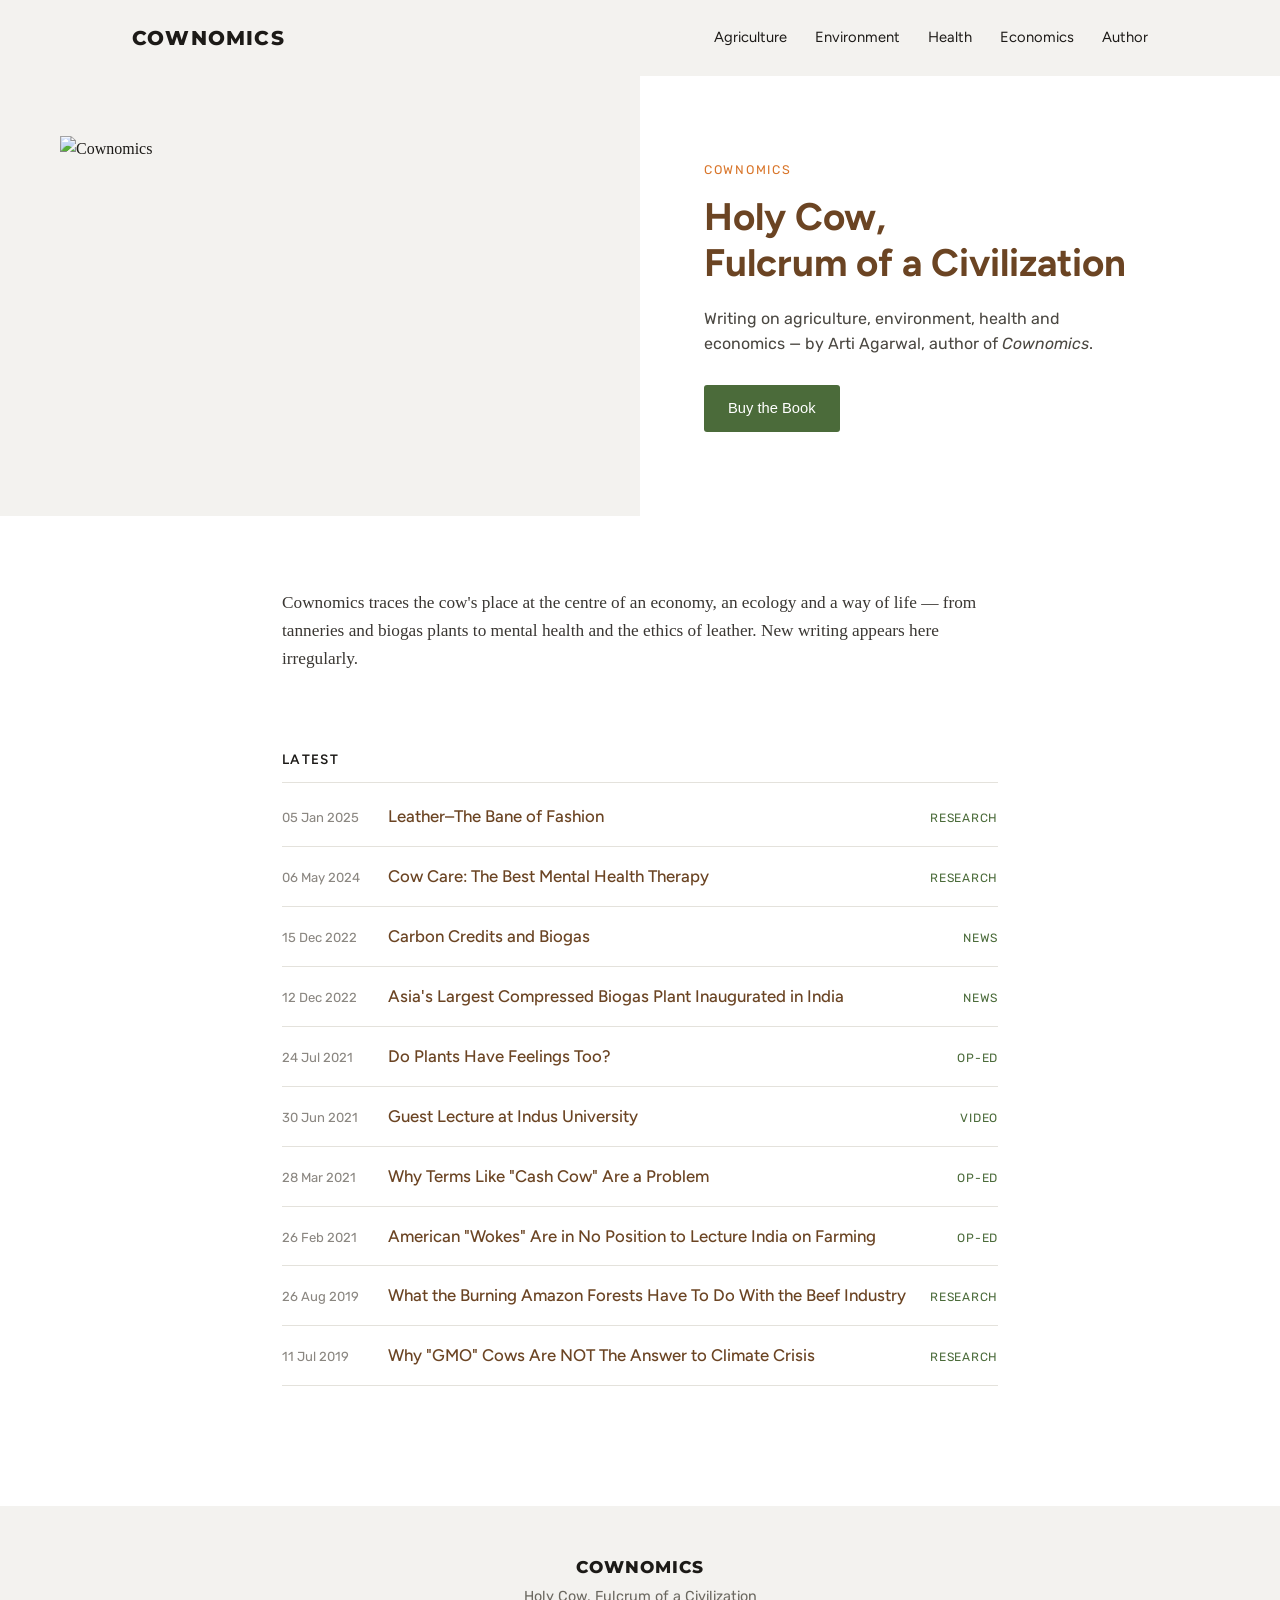
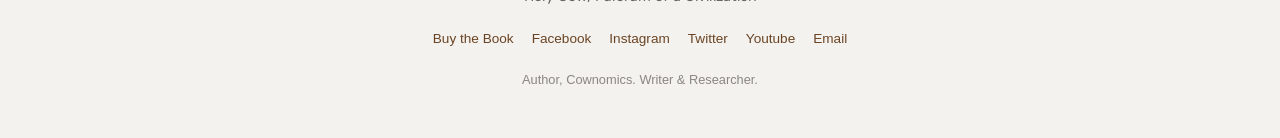
==== index.html @ 36fb5f95 "Add files via upload" ====
<!DOCTYPE html>
<html lang="en">
<head>
<meta charset="UTF-8">
<meta name="viewport" content="width=device-width, initial-scale=1.0">
<title>Cownomics — Holy Cow, Fulcrum of a Civilization</title>
<meta name="description" content="Holy Cow, Fulcrum of a Civilization. Writing on agriculture, environment, health and economics by Arti Agarwal.">
<link rel="canonical" href="https://cownomics.com/">

<meta property="og:type" content="website">
<meta property="og:site_name" content="Cownomics">
<meta property="og:title" content="Cownomics — Holy Cow, Fulcrum of a Civilization">
<meta property="og:description" content="Holy Cow, Fulcrum of a Civilization. Writing on agriculture, environment, health and economics by Arti Agarwal.">
<meta property="og:url" content="https://cownomics.com/">
<meta property="og:image" content="https://cownomics.com/images/social-share.jpg">

<meta name="twitter:card" content="summary_large_image">
<meta name="twitter:title" content="Cownomics — Holy Cow, Fulcrum of a Civilization">
<meta name="twitter:description" content="Holy Cow, Fulcrum of a Civilization. Writing on agriculture, environment, health and economics by Arti Agarwal.">
<meta name="twitter:image" content="https://cownomics.com/images/social-share.jpg">

<link rel="preconnect" href="https://fonts.googleapis.com">
<link rel="preconnect" href="https://fonts.gstatic.com" crossorigin>
<link href="https://fonts.googleapis.com/css2?family=Figtree:wght@400;500;600;700&family=Montserrat:wght@700;800&family=Rubik:wght@400;500&display=swap" rel="stylesheet">
<link rel="stylesheet" href="styles.css">
</head>
<body>

<header class="site-header">
  <div class="header-inner">
    <a href="/" class="logo">Cownomics</a>
    <nav class="main-nav">
      <a href="/tag/agriculture.html">Agriculture</a>
      <a href="/tag/environment.html">Environment</a>
      <a href="/tag/health.html">Health</a>
      <a href="/tag/economics.html">Economics</a>
      <a href="https://gravatar.com/parantapah">Author</a>
    </nav>
  </div>
</header>

<section class="hero">
  <div class="hero-image">
    <img src="https://cownomics.com/wp-content/uploads/2021/03/cropped-vector-logo2.png" alt="Cownomics" style="object-fit:contain; padding:60px; background:var(--ash);">
  </div>
  <div class="hero-text">
    <p class="eyebrow">Cownomics</p>
    <h1>Holy Cow,<br>Fulcrum of a Civilization</h1>
    <p class="hero-sub">Writing on agriculture, environment, health and economics — by Arti Agarwal, author of <em>Cownomics</em>.</p>
    <a class="btn" href="/buy.html">Buy the Book</a>
  </div>
</section>

<main class="landing">
  <section class="intro">
    <p>Cownomics traces the cow's place at the centre of an economy, an ecology and a way of life — from tanneries and biogas plants to mental health and the ethics of leather. New writing appears here irregularly.</p>
  </section>

  <section class="articles">
    <h2>Latest</h2>
    <ul class="article-list">

      <li class="article-row">
        <span class="article-date">05 Jan 2025</span>
        <a class="article-title" href="/leather-the-bane-of-fashion.html">Leather–The Bane of Fashion</a>
        <span class="article-tag">Research</span>
      </li>

      <li class="article-row">
        <span class="article-date">06 May 2024</span>
        <a class="article-title" href="/cow-care-the-best-mental-health-therapy.html">Cow Care: The Best Mental Health Therapy</a>
        <span class="article-tag">Research</span>
      </li>

      <li class="article-row">
        <span class="article-date">15 Dec 2022</span>
        <a class="article-title" href="/carbon-credits-and-biogas.html">Carbon Credits and Biogas</a>
        <span class="article-tag">News</span>
      </li>

      <li class="article-row">
        <span class="article-date">12 Dec 2022</span>
        <a class="article-title" href="/asias-largest-compressed-biogas-plant-inaugurated-in-india.html">Asia's Largest Compressed Biogas Plant Inaugurated in India</a>
        <span class="article-tag">News</span>
      </li>

      <li class="article-row">
        <span class="article-date">24 Jul 2021</span>
        <a class="article-title" href="/do-plants-have-feelings-too.html">Do Plants Have Feelings Too?</a>
        <span class="article-tag">Op-Ed</span>
      </li>

      <li class="article-row">
        <span class="article-date">30 Jun 2021</span>
        <a class="article-title" href="/guest-lecture-at-indus-university.html">Guest Lecture at Indus University</a>
        <span class="article-tag">Video</span>
      </li>

      <li class="article-row">
        <span class="article-date">28 Mar 2021</span>
        <a class="article-title" href="/why-terms-like-cash-cow-are-a-problem.html">Why Terms Like "Cash Cow" Are a Problem</a>
        <span class="article-tag">Op-Ed</span>
      </li>

      <li class="article-row">
        <span class="article-date">26 Feb 2021</span>
        <a class="article-title" href="/american-wokes-are-in-no-position-to-lecture-india-on-farming.html">American "Wokes" Are in No Position to Lecture India on Farming</a>
        <span class="article-tag">Op-Ed</span>
      </li>

      <li class="article-row">
        <span class="article-date">26 Aug 2019</span>
        <a class="article-title" href="/what-the-burning-amazon-forests-have-to-do-with-the-beef-industry.html">What the Burning Amazon Forests Have To Do With the Beef Industry</a>
        <span class="article-tag">Research</span>
      </li>

      <li class="article-row">
        <span class="article-date">11 Jul 2019</span>
        <a class="article-title" href="/why-gmo-cows-are-not-the-answer-to-climate-crisis.html">Why "GMO" Cows Are NOT The Answer to Climate Crisis</a>
        <span class="article-tag">Research</span>
      </li>

    </ul>
  </section>
</main>

<footer class="site-footer">
  <div class="footer-inner">
    <p class="footer-brand">Cownomics</p>
    <p class="footer-tagline">Holy Cow, Fulcrum of a Civilization</p>
    <div class="footer-links">
      <a href="/buy.html">Buy the Book</a>
      <a href="https://www.facebook.com/cownomics">Facebook</a>
      <a href="https://instagram.com/cownomics">Instagram</a>
      <a href="https://twitter.com/parantapah">Twitter</a>
      <a href="https://youtube.com/c/ArtiAgarwalCownomics">Youtube</a>
      <a href="mailto:arti@artiagarwal.me">Email</a>
    </div>
    <p class="footer-note">Author, Cownomics. Writer &amp; Researcher.</p>
  </div>
</footer>

</body>
</html>
---- styles.css ----
:root {
  --white: #FFFFFF;
  --ash: #F3F2EF;
  --ash-line: #E4E2DC;
  --black: #1C1A17;
  --brown: #6B4423;
  --orange: #D9762B;
  --green: #4B6B3A;
}

* { box-sizing: border-box; }

body {
  margin: 0;
  background: var(--white);
  color: var(--black);
  font-family: "Georgia", "Iowan Old Style", serif;
  line-height: 1.6;
}

a { color: var(--brown); text-decoration: none; }
a:hover { color: var(--orange); }

/* Header */
.site-header {
  background: var(--ash);
}
.header-inner {
  max-width: 1080px;
  margin: 0 auto;
  padding: 22px 32px;
  display: flex;
  justify-content: space-between;
  align-items: center;
  flex-wrap: wrap;
  gap: 12px;
}
.logo {
  font-family: "Montserrat", Arial, sans-serif;
  font-weight: 800;
  font-size: 1.25rem;
  letter-spacing: 0.06em;
  text-transform: uppercase;
  color: var(--black);
}
.main-nav {
  display: flex;
  gap: 28px;
  font-family: "Figtree", "Helvetica Neue", Arial, sans-serif;
  font-size: 0.92rem;
}
.main-nav a { color: var(--black); }
.main-nav a:hover { color: var(--orange); }

/* Hero */
.hero {
  display: flex;
  min-height: 440px;
}
.hero-image, .hero-text {
  flex: 1 1 50%;
}
.hero-image {
  background: var(--ash);
  overflow: hidden;
}
.hero-image img {
  width: 100%;
  height: 100%;
  object-fit: cover;
  display: block;
}
.hero-text {
  display: flex;
  flex-direction: column;
  justify-content: center;
  padding: 56px 64px;
}
.eyebrow {
  font-family: "Rubik", "Helvetica Neue", Arial, sans-serif;
  text-transform: uppercase;
  letter-spacing: 0.14em;
  font-size: 0.78rem;
  color: var(--orange);
  margin: 0 0 14px;
}
.hero-text h1 {
  font-family: "Figtree", "Helvetica Neue", Arial, sans-serif;
  font-weight: 700;
  font-size: 2.4rem;
  line-height: 1.2;
  margin: 0 0 20px;
  color: var(--brown);
}
.hero-sub {
  font-family: "Rubik", "Helvetica Neue", Arial, sans-serif;
  color: #4a4741;
  font-size: 1rem;
  max-width: 40ch;
  margin: 0 0 28px;
}
.btn {
  display: inline-block;
  font-family: "Helvetica Neue", Arial, sans-serif;
  background: var(--green);
  color: var(--white);
  padding: 12px 24px;
  border-radius: 3px;
  font-size: 0.92rem;
  width: fit-content;
}
.btn:hover { background: #3c5730; color: var(--white); }

/* Landing sections */
.landing {
  max-width: 780px;
  margin: 0 auto;
  padding: 0 32px;
}
.intro {
  padding: 56px 0 8px;
  font-size: 1.08rem;
  color: #3a3733;
}
.articles { padding: 40px 0 80px; }
.articles h2 {
  font-family: "Figtree", "Helvetica Neue", Arial, sans-serif;
  font-weight: 600;
  text-transform: uppercase;
  letter-spacing: 0.1em;
  font-size: 0.85rem;
  color: var(--black);
  border-bottom: 1px solid var(--ash-line);
  padding-bottom: 12px;
  margin-bottom: 4px;
}
.article-list {
  list-style: none;
  margin: 0;
  padding: 0;
}
.article-row {
  display: flex;
  align-items: baseline;
  gap: 18px;
  padding: 16px 0;
  border-bottom: 1px solid var(--ash-line);
}
.article-date {
  font-family: "Rubik", "Helvetica Neue", Arial, sans-serif;
  font-size: 0.82rem;
  color: #8a8680;
  width: 88px;
  flex-shrink: 0;
}
.article-title {
  flex: 1;
  font-family: "Figtree", "Helvetica Neue", Arial, sans-serif;
  font-weight: 500;
  font-size: 1.05rem;
  color: var(--brown);
}
.article-title:hover { color: var(--orange); }
.article-tag {
  font-family: "Rubik", "Helvetica Neue", Arial, sans-serif;
  font-size: 0.75rem;
  text-transform: uppercase;
  letter-spacing: 0.06em;
  color: var(--green);
  flex-shrink: 0;
}

/* Footer */
.site-footer {
  background: var(--ash);
  margin-top: 40px;
}
.footer-inner {
  max-width: 780px;
  margin: 0 auto;
  padding: 48px 32px;
  text-align: center;
  font-family: "Helvetica Neue", Arial, sans-serif;
}
.footer-brand {
  font-family: "Montserrat", Arial, sans-serif;
  text-transform: uppercase;
  letter-spacing: 0.06em;
  font-weight: 800;
  font-size: 1.05rem;
  margin: 0 0 4px;
  color: var(--black);
}
.footer-tagline {
  font-family: "Rubik", "Helvetica Neue", Arial, sans-serif;
  color: #6b6860;
  font-size: 0.9rem;
  margin: 0 0 20px;
}
.footer-links {
  display: flex;
  justify-content: center;
  flex-wrap: wrap;
  gap: 18px;
  font-size: 0.85rem;
  margin-bottom: 20px;
}
.footer-note {
  font-size: 0.8rem;
  color: #8a8680;
  margin: 0;
}

/* Responsive */
@media (max-width: 720px) {
  .hero { flex-direction: column; }
  .hero-image { min-height: 240px; }
  .hero-text { padding: 40px 28px; }
  .hero-text h1 { font-size: 1.9rem; }
  .article-row { flex-wrap: wrap; }
  .article-date { order: 3; width: auto; }
  .article-tag { order: 2; }
  .article-title { order: 1; flex-basis: 100%; }
  .article-headline { font-size: 1.7rem; }
}

/* Article page */
.article-container {
  max-width: 680px;
  margin: 0 auto;
  padding: 56px 32px 80px;
}
.article-meta {
  font-family: "Rubik", "Helvetica Neue", Arial, sans-serif;
  font-size: 0.82rem;
  display: flex;
  gap: 16px;
  align-items: baseline;
  margin: 0 0 18px;
}
.article-meta-date { color: #8a8680; }
.article-meta-tag {
  text-transform: uppercase;
  letter-spacing: 0.06em;
  color: var(--green);
}
.article-headline {
  font-family: "Figtree", "Helvetica Neue", Arial, sans-serif;
  font-weight: 700;
  font-size: 2.1rem;
  line-height: 1.25;
  color: var(--brown);
  margin: 0 0 32px;
}
.article-cover {
  width: 100%;
  height: auto;
  border-radius: 3px;
  margin-bottom: 36px;
  display: block;
  background: var(--ash);
}
.article-body {
  font-size: 1.08rem;
  color: var(--black);
}
.article-body p {
  margin: 0 0 22px;
}
.article-body a {
  text-decoration: underline;
  text-decoration-color: var(--ash-line);
}
.article-body a:hover { color: var(--orange); }
.article-byline {
  font-family: "Rubik", "Helvetica Neue", Arial, sans-serif;
  font-size: 0.88rem;
  color: #6b6860;
  margin: 32px 0 8px;
}
.article-byline a { color: var(--brown); }
.back-link {
  display: inline-block;
  font-family: "Figtree", "Helvetica Neue", Arial, sans-serif;
  font-size: 0.9rem;
  margin-top: 20px;
  color: var(--black);
}
.back-link:hover { color: var(--orange); }
.article .btn {
  margin: 12px 0 8px;
}
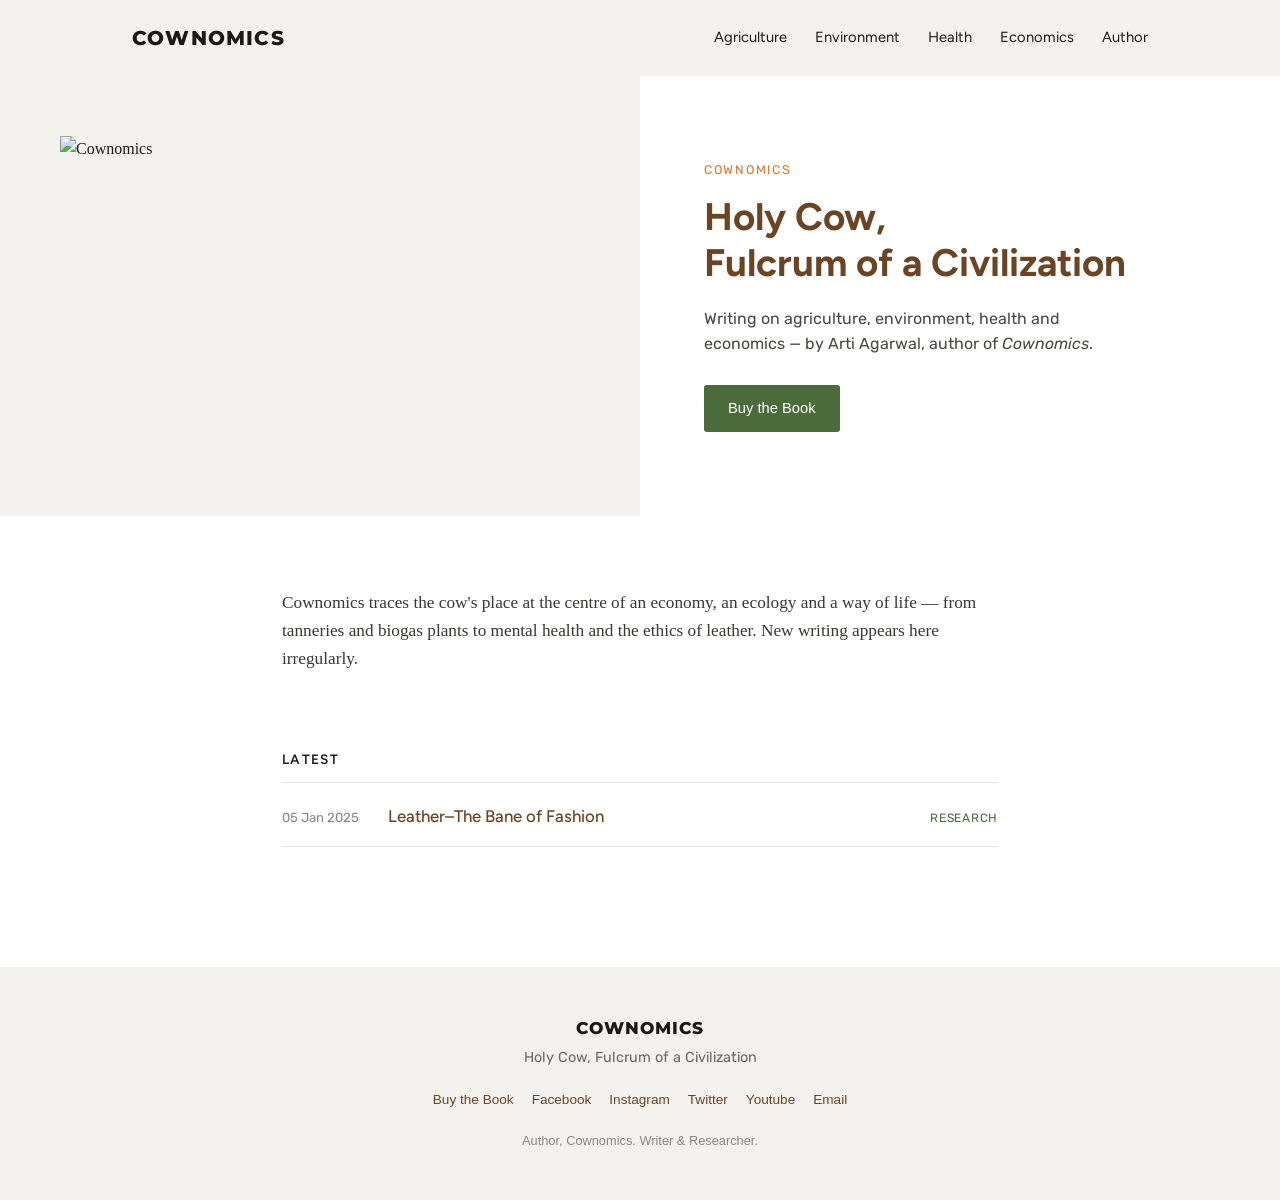
==== commit bac0bbcd: "Add files via upload" ====
--- a/index.html
+++ b/index.html
@@ -59,67 +59,13 @@
   <section class="articles">
     <h2>Latest</h2>
     <ul class="article-list">
-
+<!-- ARTICLES:START -->
       <li class="article-row">
         <span class="article-date">05 Jan 2025</span>
         <a class="article-title" href="/leather-the-bane-of-fashion.html">Leather–The Bane of Fashion</a>
         <span class="article-tag">Research</span>
       </li>
-
-      <li class="article-row">
-        <span class="article-date">06 May 2024</span>
-        <a class="article-title" href="/cow-care-the-best-mental-health-therapy.html">Cow Care: The Best Mental Health Therapy</a>
-        <span class="article-tag">Research</span>
-      </li>
-
-      <li class="article-row">
-        <span class="article-date">15 Dec 2022</span>
-        <a class="article-title" href="/carbon-credits-and-biogas.html">Carbon Credits and Biogas</a>
-        <span class="article-tag">News</span>
-      </li>
-
-      <li class="article-row">
-        <span class="article-date">12 Dec 2022</span>
-        <a class="article-title" href="/asias-largest-compressed-biogas-plant-inaugurated-in-india.html">Asia's Largest Compressed Biogas Plant Inaugurated in India</a>
-        <span class="article-tag">News</span>
-      </li>
-
-      <li class="article-row">
-        <span class="article-date">24 Jul 2021</span>
-        <a class="article-title" href="/do-plants-have-feelings-too.html">Do Plants Have Feelings Too?</a>
-        <span class="article-tag">Op-Ed</span>
-      </li>
-
-      <li class="article-row">
-        <span class="article-date">30 Jun 2021</span>
-        <a class="article-title" href="/guest-lecture-at-indus-university.html">Guest Lecture at Indus University</a>
-        <span class="article-tag">Video</span>
-      </li>
-
-      <li class="article-row">
-        <span class="article-date">28 Mar 2021</span>
-        <a class="article-title" href="/why-terms-like-cash-cow-are-a-problem.html">Why Terms Like "Cash Cow" Are a Problem</a>
-        <span class="article-tag">Op-Ed</span>
-      </li>
-
-      <li class="article-row">
-        <span class="article-date">26 Feb 2021</span>
-        <a class="article-title" href="/american-wokes-are-in-no-position-to-lecture-india-on-farming.html">American "Wokes" Are in No Position to Lecture India on Farming</a>
-        <span class="article-tag">Op-Ed</span>
-      </li>
-
-      <li class="article-row">
-        <span class="article-date">26 Aug 2019</span>
-        <a class="article-title" href="/what-the-burning-amazon-forests-have-to-do-with-the-beef-industry.html">What the Burning Amazon Forests Have To Do With the Beef Industry</a>
-        <span class="article-tag">Research</span>
-      </li>
-
-      <li class="article-row">
-        <span class="article-date">11 Jul 2019</span>
-        <a class="article-title" href="/why-gmo-cows-are-not-the-answer-to-climate-crisis.html">Why "GMO" Cows Are NOT The Answer to Climate Crisis</a>
-        <span class="article-tag">Research</span>
-      </li>
-
+<!-- ARTICLES:END -->
     </ul>
   </section>
 </main>
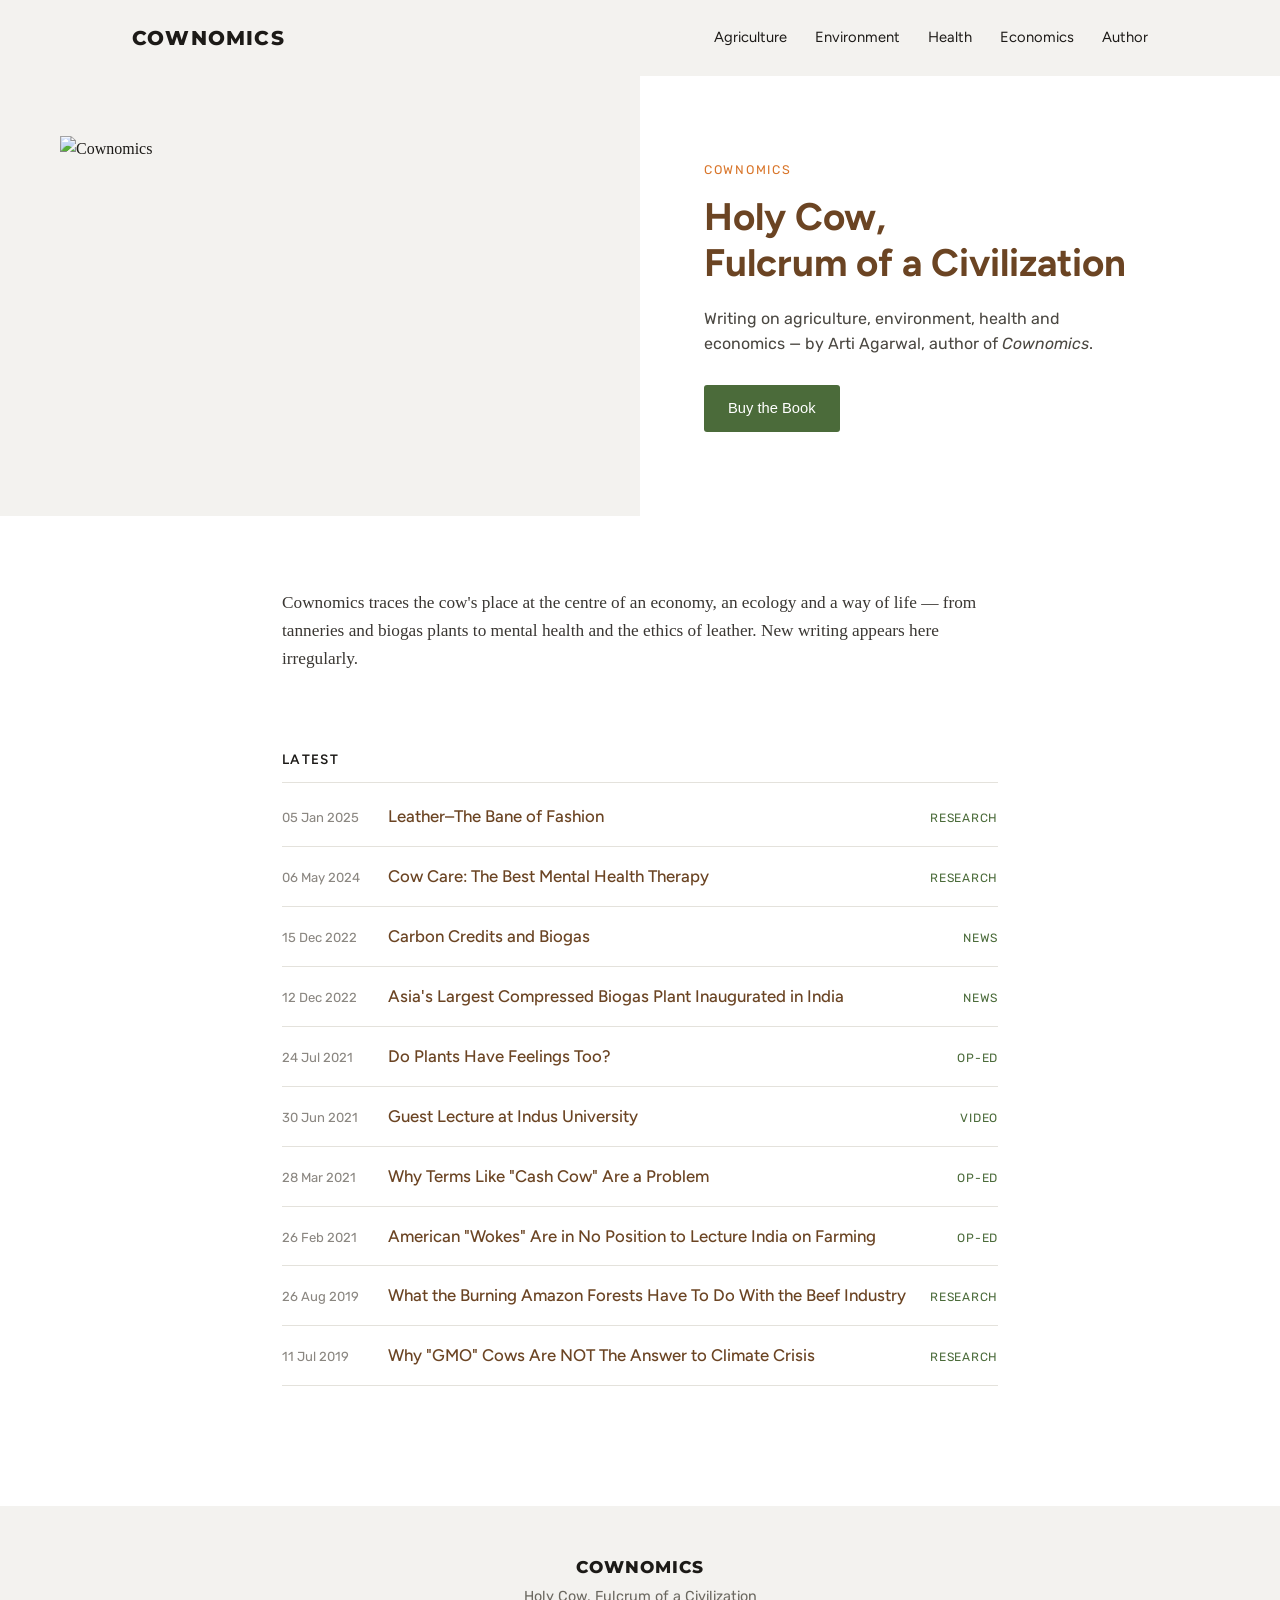
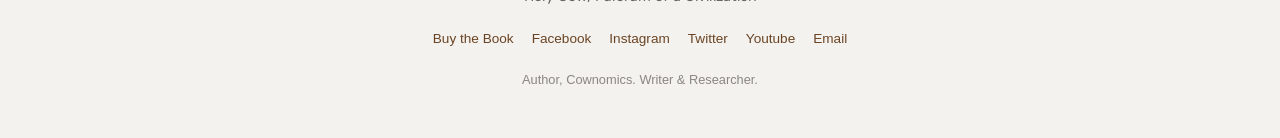
==== commit d565f3fc: "Auto-build: update articles and homepage" ====
--- a/index.html
+++ b/index.html
@@ -65,6 +65,60 @@
         <a class="article-title" href="/leather-the-bane-of-fashion.html">Leather–The Bane of Fashion</a>
         <span class="article-tag">Research</span>
       </li>
+
+      <li class="article-row">
+        <span class="article-date">06 May 2024</span>
+        <a class="article-title" href="/cow-care-the-best-mental-health-therapy.html">Cow Care: The Best Mental Health Therapy</a>
+        <span class="article-tag">Research</span>
+      </li>
+
+      <li class="article-row">
+        <span class="article-date">15 Dec 2022</span>
+        <a class="article-title" href="/carbon-credits-and-biogas.html">Carbon Credits and Biogas</a>
+        <span class="article-tag">News</span>
+      </li>
+
+      <li class="article-row">
+        <span class="article-date">12 Dec 2022</span>
+        <a class="article-title" href="/asias-largest-compressed-biogas-plant-inaugurated-in-india.html">Asia's Largest Compressed Biogas Plant Inaugurated in India</a>
+        <span class="article-tag">News</span>
+      </li>
+
+      <li class="article-row">
+        <span class="article-date">24 Jul 2021</span>
+        <a class="article-title" href="/do-plants-have-feelings-too.html">Do Plants Have Feelings Too?</a>
+        <span class="article-tag">Op-Ed</span>
+      </li>
+
+      <li class="article-row">
+        <span class="article-date">30 Jun 2021</span>
+        <a class="article-title" href="/guest-lecture-at-indus-university.html">Guest Lecture at Indus University</a>
+        <span class="article-tag">Video</span>
+      </li>
+
+      <li class="article-row">
+        <span class="article-date">28 Mar 2021</span>
+        <a class="article-title" href="/why-terms-like-cash-cow-are-a-problem.html">Why Terms Like "Cash Cow" Are a Problem</a>
+        <span class="article-tag">Op-Ed</span>
+      </li>
+
+      <li class="article-row">
+        <span class="article-date">26 Feb 2021</span>
+        <a class="article-title" href="/american-wokes-are-in-no-position-to-lecture-india-on-farming.html">American "Wokes" Are in No Position to Lecture India on Farming</a>
+        <span class="article-tag">Op-Ed</span>
+      </li>
+
+      <li class="article-row">
+        <span class="article-date">26 Aug 2019</span>
+        <a class="article-title" href="/what-the-burning-amazon-forests-have-to-do-with-the-beef-industry.html">What the Burning Amazon Forests Have To Do With the Beef Industry</a>
+        <span class="article-tag">Research</span>
+      </li>
+
+      <li class="article-row">
+        <span class="article-date">11 Jul 2019</span>
+        <a class="article-title" href="/why-gmo-cows-are-not-the-answer-to-climate-crisis.html">Why "GMO" Cows Are NOT The Answer to Climate Crisis</a>
+        <span class="article-tag">Research</span>
+      </li>
 <!-- ARTICLES:END -->
     </ul>
   </section>
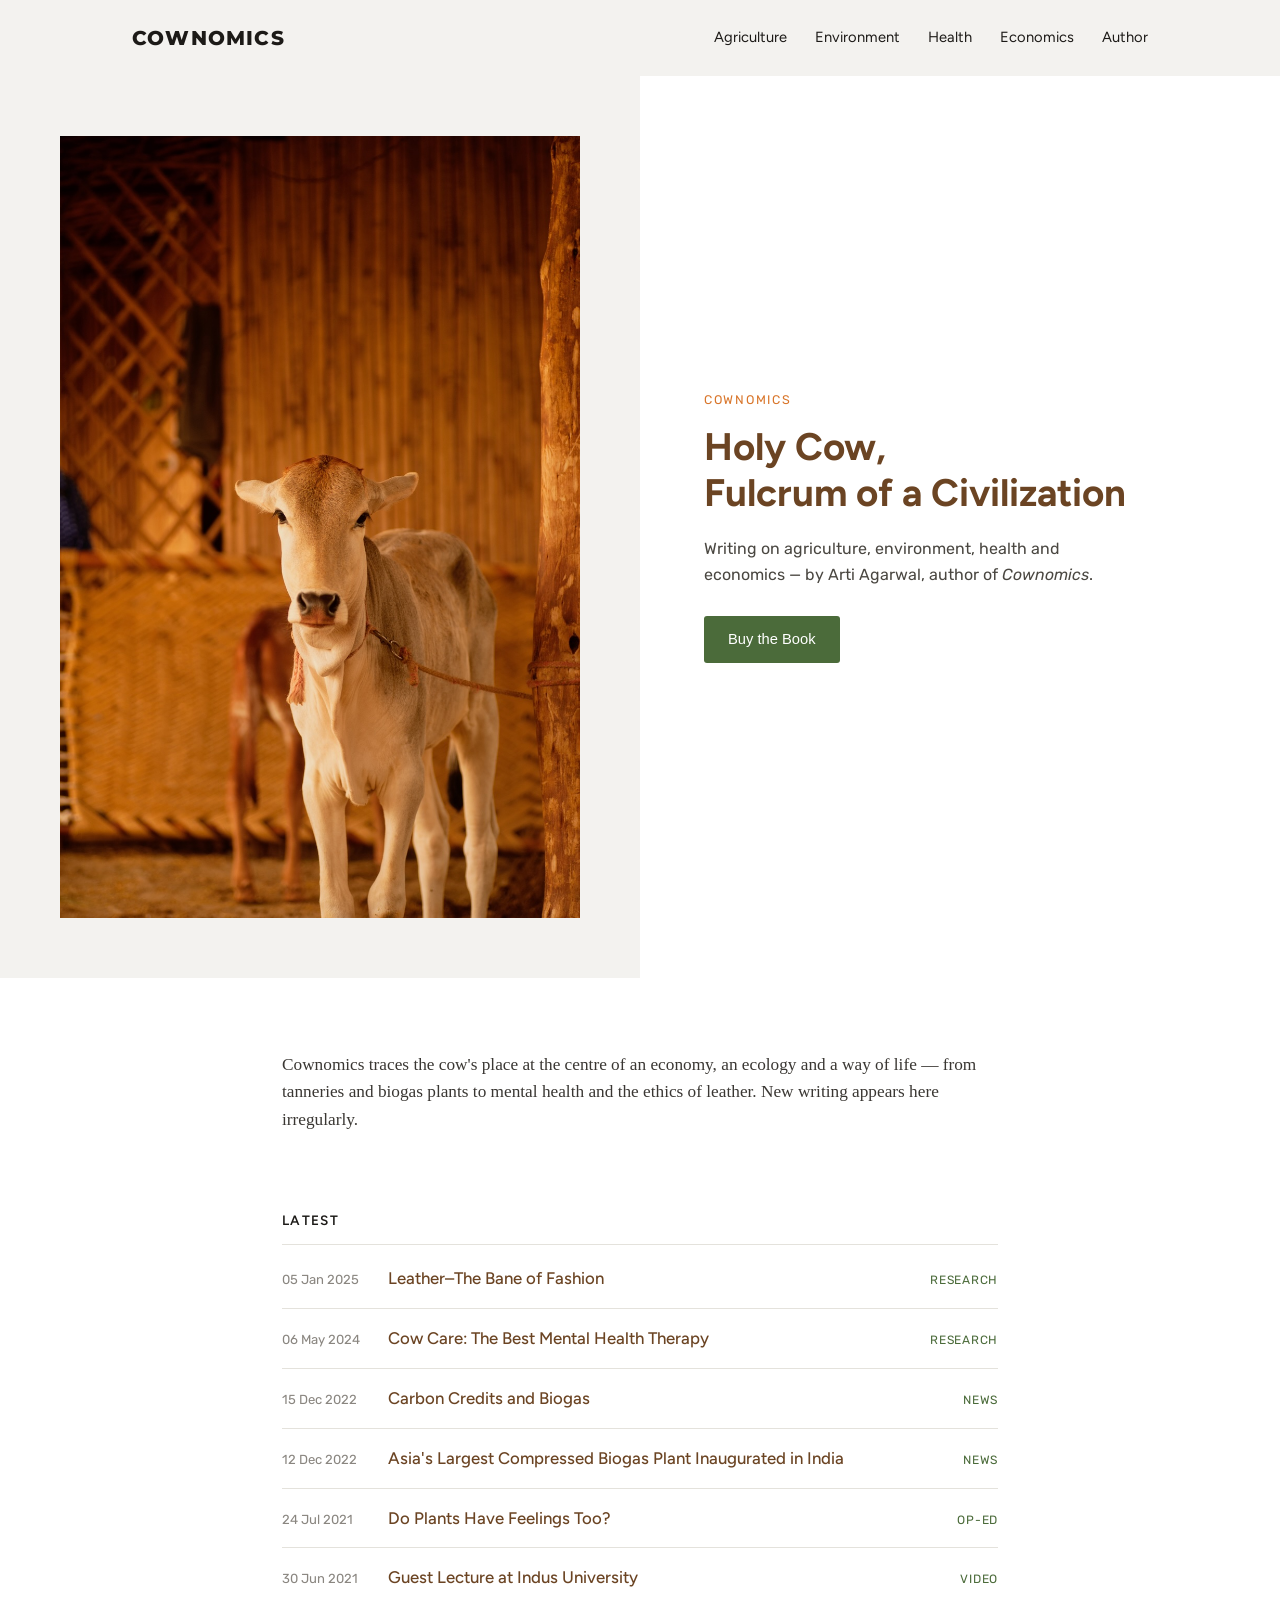
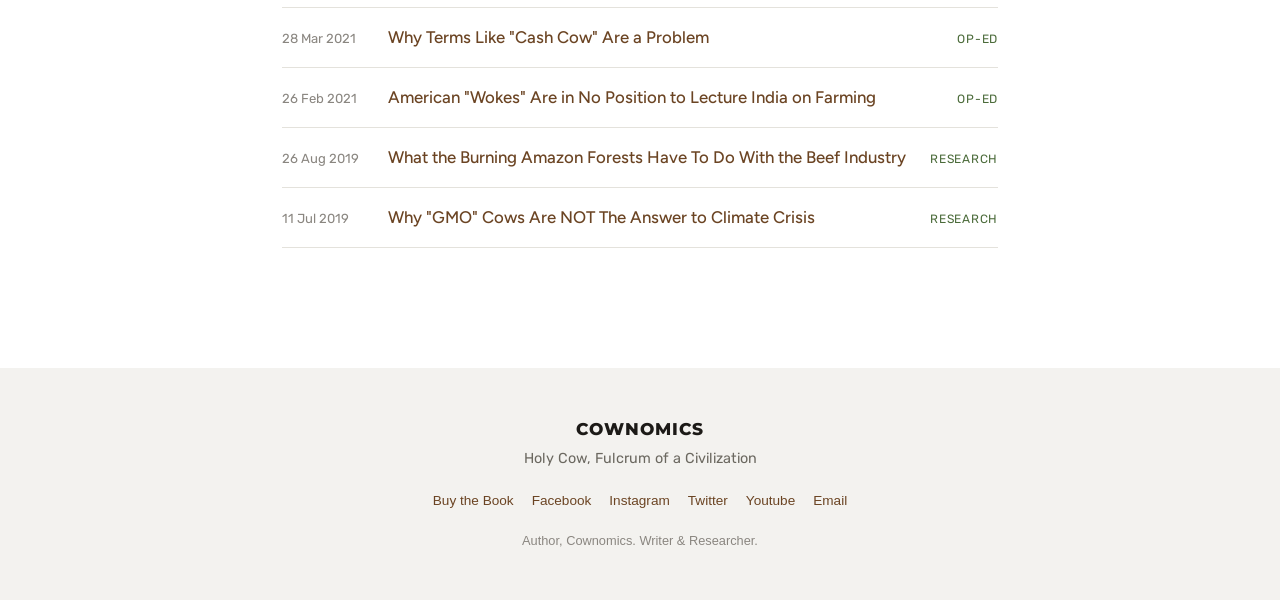
==== commit 5438e807: "Update index.html" ====
--- a/index.html
+++ b/index.html
@@ -12,12 +12,12 @@
 <meta property="og:title" content="Cownomics — Holy Cow, Fulcrum of a Civilization">
 <meta property="og:description" content="Holy Cow, Fulcrum of a Civilization. Writing on agriculture, environment, health and economics by Arti Agarwal.">
 <meta property="og:url" content="https://cownomics.com/">
-<meta property="og:image" content="https://cownomics.com/images/social-share.jpg">
+<meta property="og:image" content="images/cows-2019-20.jpg">
 
 <meta name="twitter:card" content="summary_large_image">
 <meta name="twitter:title" content="Cownomics — Holy Cow, Fulcrum of a Civilization">
 <meta name="twitter:description" content="Holy Cow, Fulcrum of a Civilization. Writing on agriculture, environment, health and economics by Arti Agarwal.">
-<meta name="twitter:image" content="https://cownomics.com/images/social-share.jpg">
+<meta name="twitter:image" content="images/cows-2019-20.jpg">
 
 <link rel="preconnect" href="https://fonts.googleapis.com">
 <link rel="preconnect" href="https://fonts.gstatic.com" crossorigin>
@@ -41,7 +41,7 @@
 
 <section class="hero">
   <div class="hero-image">
-    <img src="https://cownomics.com/wp-content/uploads/2021/03/cropped-vector-logo2.png" alt="Cownomics" style="object-fit:contain; padding:60px; background:var(--ash);">
+    <img src="images/calf.jpeg" alt="Cownomics" style="object-fit:contain; padding:60px; background:var(--ash);">
   </div>
   <div class="hero-text">
     <p class="eyebrow">Cownomics</p>
@@ -134,7 +134,7 @@
       <a href="https://instagram.com/cownomics">Instagram</a>
       <a href="https://twitter.com/parantapah">Twitter</a>
       <a href="https://youtube.com/c/ArtiAgarwalCownomics">Youtube</a>
-      <a href="mailto:arti@artiagarwal.me">Email</a>
+      <a href="mailto:arti@cownomics.com">Email</a>
     </div>
     <p class="footer-note">Author, Cownomics. Writer &amp; Researcher.</p>
   </div>
--- a/styles.css
+++ b/styles.css
@@ -290,3 +290,57 @@
 .article .btn {
   margin: 12px 0 8px;
 }
+
+/* Buy page */
+.buy-container {
+  max-width: 680px;
+  margin: 0 auto;
+  padding: 56px 32px 80px;
+}
+.buy-headline {
+  font-family: "Figtree", "Helvetica Neue", Arial, sans-serif;
+  font-weight: 700;
+  font-size: 2.1rem;
+  color: var(--brown);
+  margin: 0 0 28px;
+}
+.buy-banner {
+  width: 100%;
+  height: auto;
+  border-radius: 3px;
+  margin-bottom: 32px;
+  display: block;
+  background: var(--ash);
+}
+.buy-intro {
+  font-size: 1.08rem;
+  color: var(--black);
+  margin: 0 0 40px;
+}
+.buy-group {
+  margin-bottom: 36px;
+  padding-top: 24px;
+  border-top: 1px solid var(--ash-line);
+}
+.buy-group h2 {
+  font-family: "Figtree", "Helvetica Neue", Arial, sans-serif;
+  font-weight: 600;
+  font-size: 1.15rem;
+  color: var(--brown);
+  margin: 0 0 16px;
+}
+.buy-links {
+  display: flex;
+  flex-wrap: wrap;
+  gap: 12px;
+}
+.buy-links .btn {
+  margin: 0;
+}
+.buy-byline {
+  font-family: "Rubik", "Helvetica Neue", Arial, sans-serif;
+  font-size: 0.88rem;
+  color: #6b6860;
+  margin: 32px 0 8px;
+}
+.buy-byline a { color: var(--brown); }
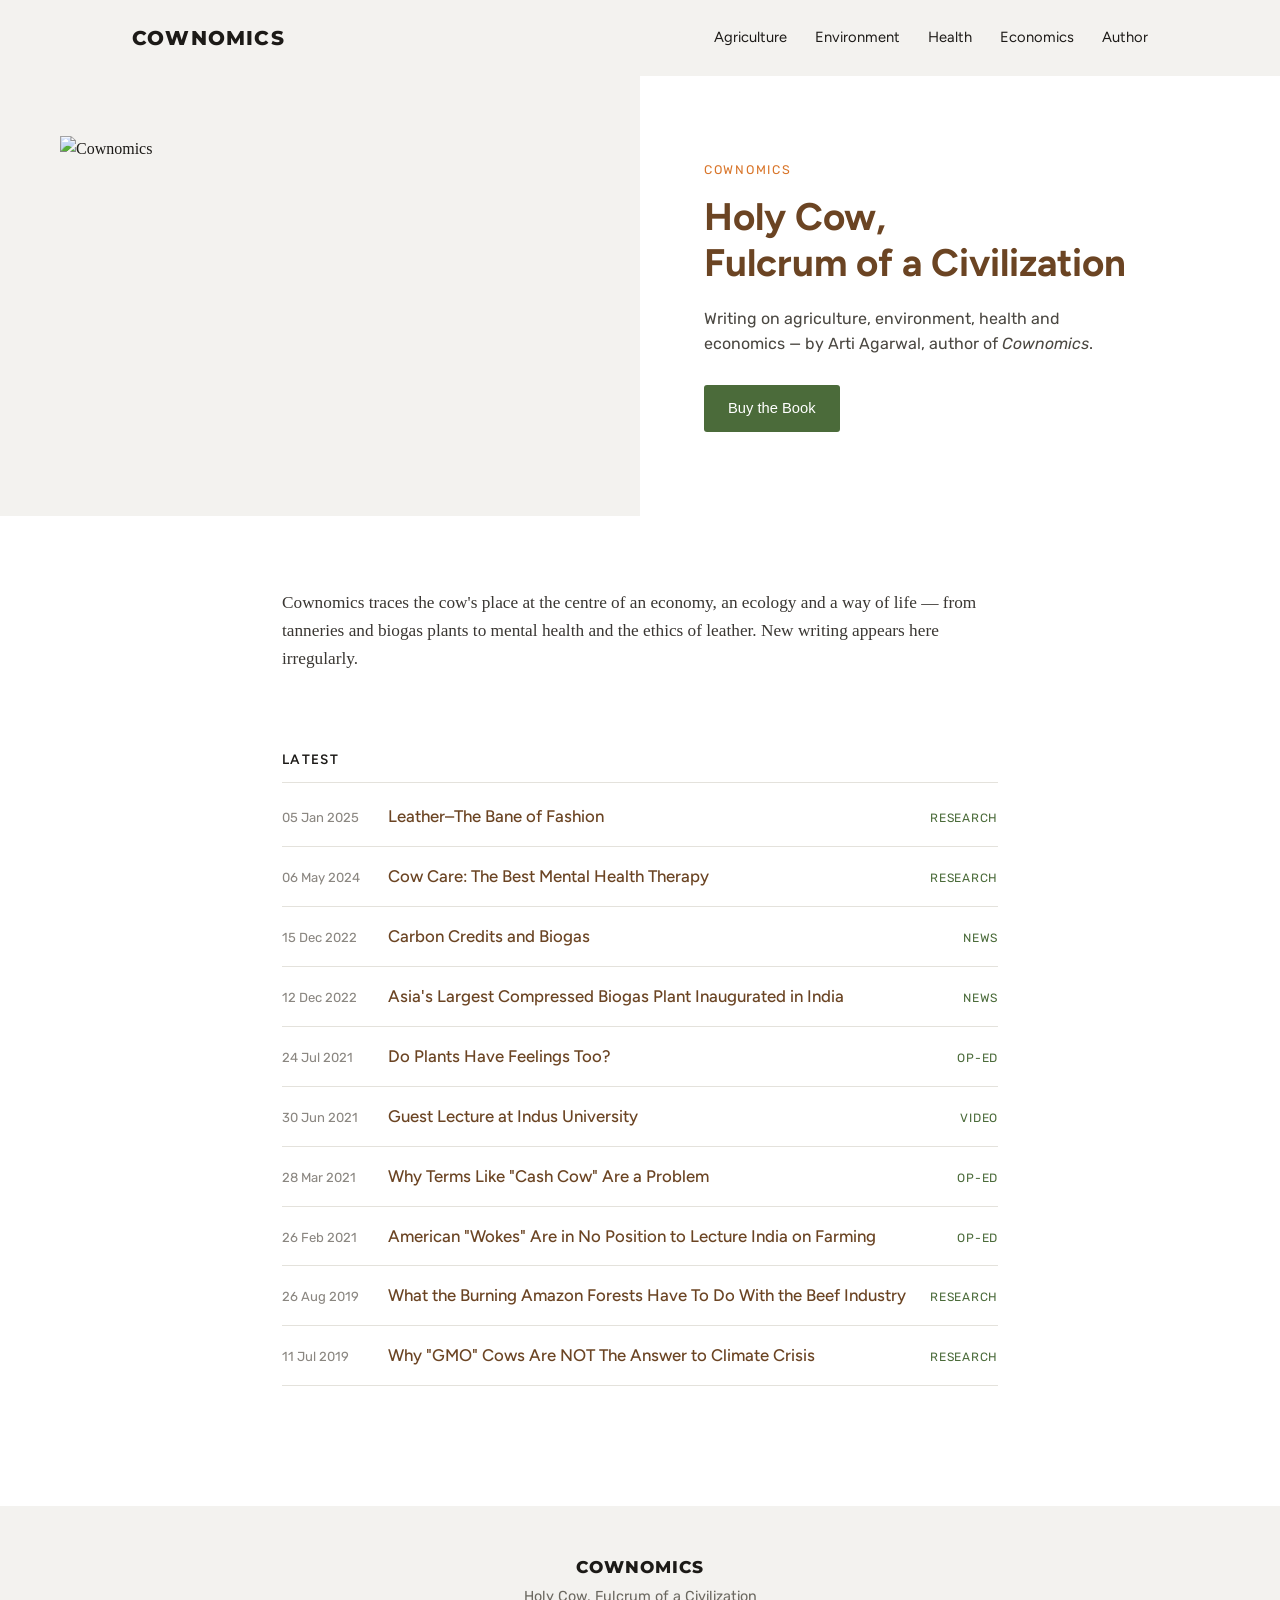
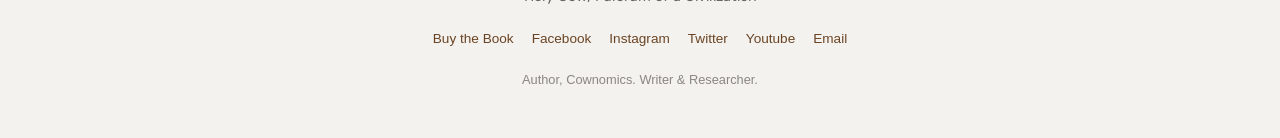
==== commit c9e265a2: "Add files via upload" ====
--- a/index.html
+++ b/index.html
@@ -7,17 +7,20 @@
 <meta name="description" content="Holy Cow, Fulcrum of a Civilization. Writing on agriculture, environment, health and economics by Arti Agarwal.">
 <link rel="canonical" href="https://cownomics.com/">
 
+<link rel="icon" type="image/png" href="images/favicon.png">
+<link rel="apple-touch-icon" href="images/favicon.png">
+
 <meta property="og:type" content="website">
 <meta property="og:site_name" content="Cownomics">
 <meta property="og:title" content="Cownomics — Holy Cow, Fulcrum of a Civilization">
 <meta property="og:description" content="Holy Cow, Fulcrum of a Civilization. Writing on agriculture, environment, health and economics by Arti Agarwal.">
 <meta property="og:url" content="https://cownomics.com/">
-<meta property="og:image" content="images/cows-2019-20.jpg">
+<meta property="og:image" content="https://cownomics.com/images/social-share.jpg">
 
 <meta name="twitter:card" content="summary_large_image">
 <meta name="twitter:title" content="Cownomics — Holy Cow, Fulcrum of a Civilization">
 <meta name="twitter:description" content="Holy Cow, Fulcrum of a Civilization. Writing on agriculture, environment, health and economics by Arti Agarwal.">
-<meta name="twitter:image" content="images/cows-2019-20.jpg">
+<meta name="twitter:image" content="https://cownomics.com/images/social-share.jpg">
 
 <link rel="preconnect" href="https://fonts.googleapis.com">
 <link rel="preconnect" href="https://fonts.gstatic.com" crossorigin>
@@ -41,7 +44,7 @@
 
 <section class="hero">
   <div class="hero-image">
-    <img src="images/calf.jpeg" alt="Cownomics" style="object-fit:contain; padding:60px; background:var(--ash);">
+    <img src="https://cownomics.com/wp-content/uploads/2021/03/cropped-vector-logo2.png" alt="Cownomics" style="object-fit:contain; padding:60px; background:var(--ash);">
   </div>
   <div class="hero-text">
     <p class="eyebrow">Cownomics</p>
@@ -134,7 +137,7 @@
       <a href="https://instagram.com/cownomics">Instagram</a>
       <a href="https://twitter.com/parantapah">Twitter</a>
       <a href="https://youtube.com/c/ArtiAgarwalCownomics">Youtube</a>
-      <a href="mailto:arti@cownomics.com">Email</a>
+      <a href="mailto:arti@artiagarwal.me">Email</a>
     </div>
     <p class="footer-note">Author, Cownomics. Writer &amp; Researcher.</p>
   </div>
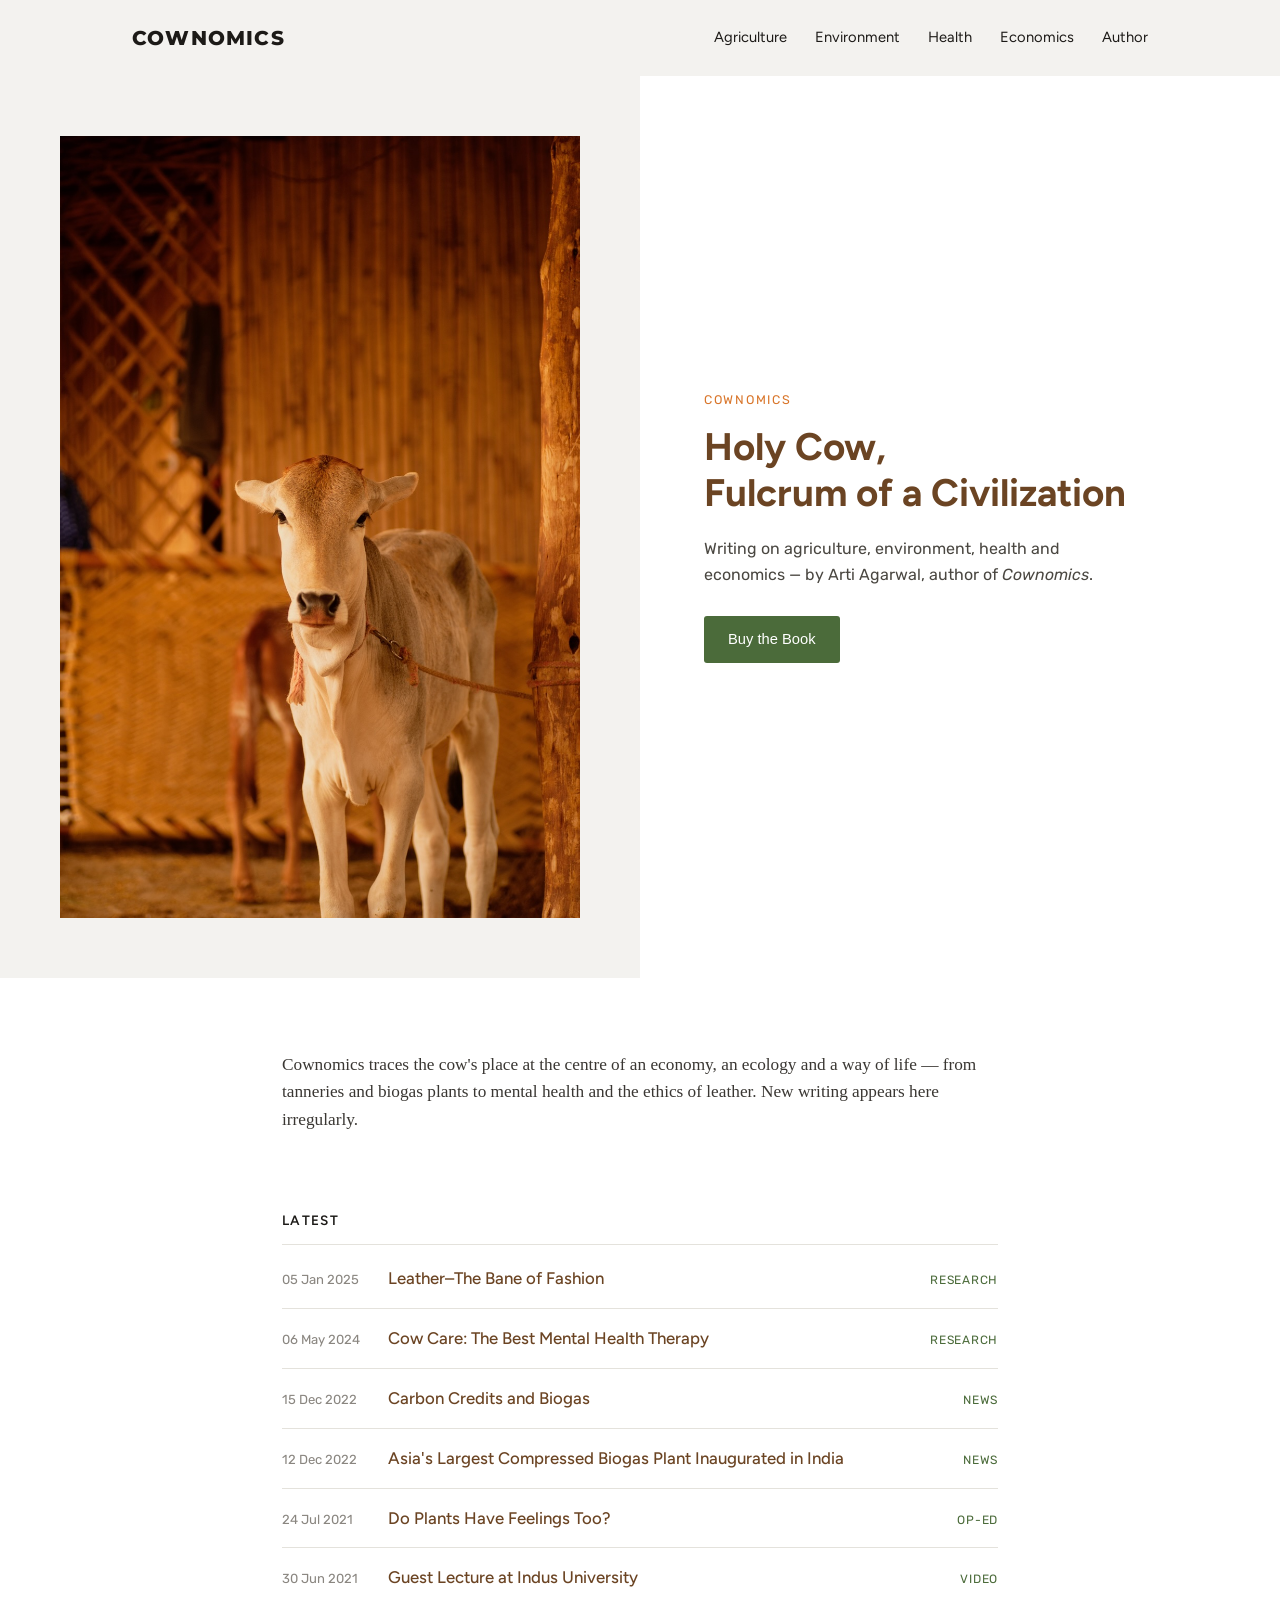
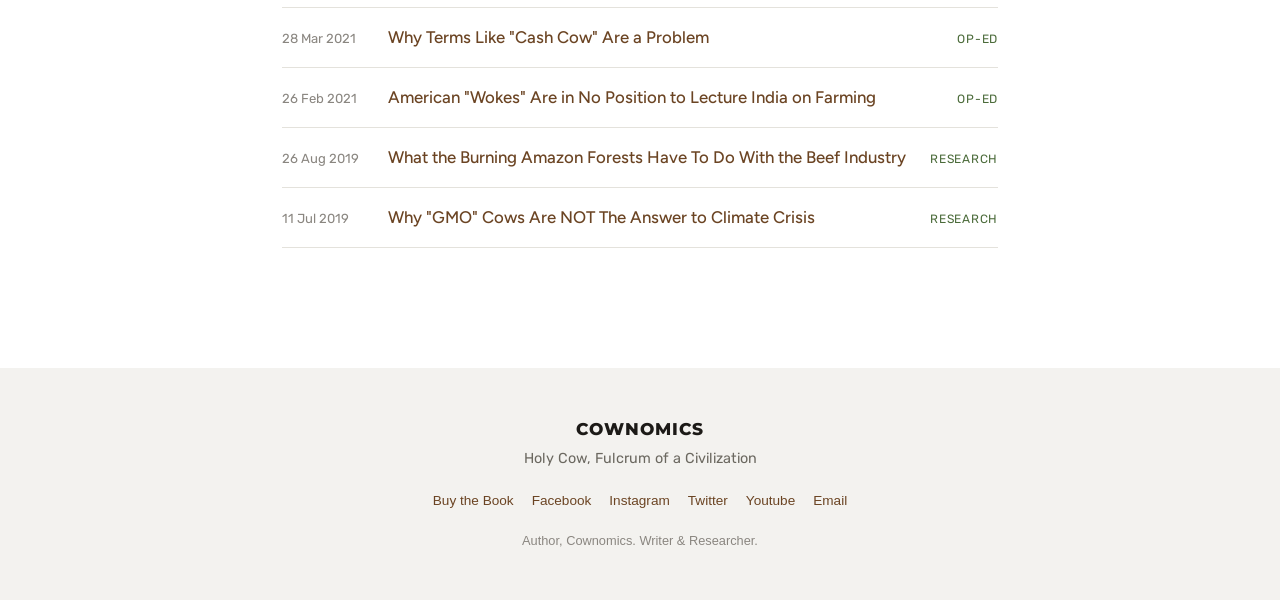
==== commit da7e0cb0: "Update index.html" ====
--- a/index.html
+++ b/index.html
@@ -15,12 +15,12 @@
 <meta property="og:title" content="Cownomics — Holy Cow, Fulcrum of a Civilization">
 <meta property="og:description" content="Holy Cow, Fulcrum of a Civilization. Writing on agriculture, environment, health and economics by Arti Agarwal.">
 <meta property="og:url" content="https://cownomics.com/">
-<meta property="og:image" content="https://cownomics.com/images/social-share.jpg">
+<meta property="og:image" content="images/cows-2019-20.jpg">
 
 <meta name="twitter:card" content="summary_large_image">
 <meta name="twitter:title" content="Cownomics — Holy Cow, Fulcrum of a Civilization">
 <meta name="twitter:description" content="Holy Cow, Fulcrum of a Civilization. Writing on agriculture, environment, health and economics by Arti Agarwal.">
-<meta name="twitter:image" content="https://cownomics.com/images/social-share.jpg">
+<meta name="twitter:image" content="images/cows-2019-20.jpg">
 
 <link rel="preconnect" href="https://fonts.googleapis.com">
 <link rel="preconnect" href="https://fonts.gstatic.com" crossorigin>
@@ -44,7 +44,7 @@
 
 <section class="hero">
   <div class="hero-image">
-    <img src="https://cownomics.com/wp-content/uploads/2021/03/cropped-vector-logo2.png" alt="Cownomics" style="object-fit:contain; padding:60px; background:var(--ash);">
+    <img src="images/calf.jpeg" alt="Cownomics" style="object-fit:contain; padding:60px; background:var(--ash);">
   </div>
   <div class="hero-text">
     <p class="eyebrow">Cownomics</p>
@@ -137,7 +137,7 @@
       <a href="https://instagram.com/cownomics">Instagram</a>
       <a href="https://twitter.com/parantapah">Twitter</a>
       <a href="https://youtube.com/c/ArtiAgarwalCownomics">Youtube</a>
-      <a href="mailto:arti@artiagarwal.me">Email</a>
+      <a href="mailto:arti@cownomics.com">Email</a>
     </div>
     <p class="footer-note">Author, Cownomics. Writer &amp; Researcher.</p>
   </div>
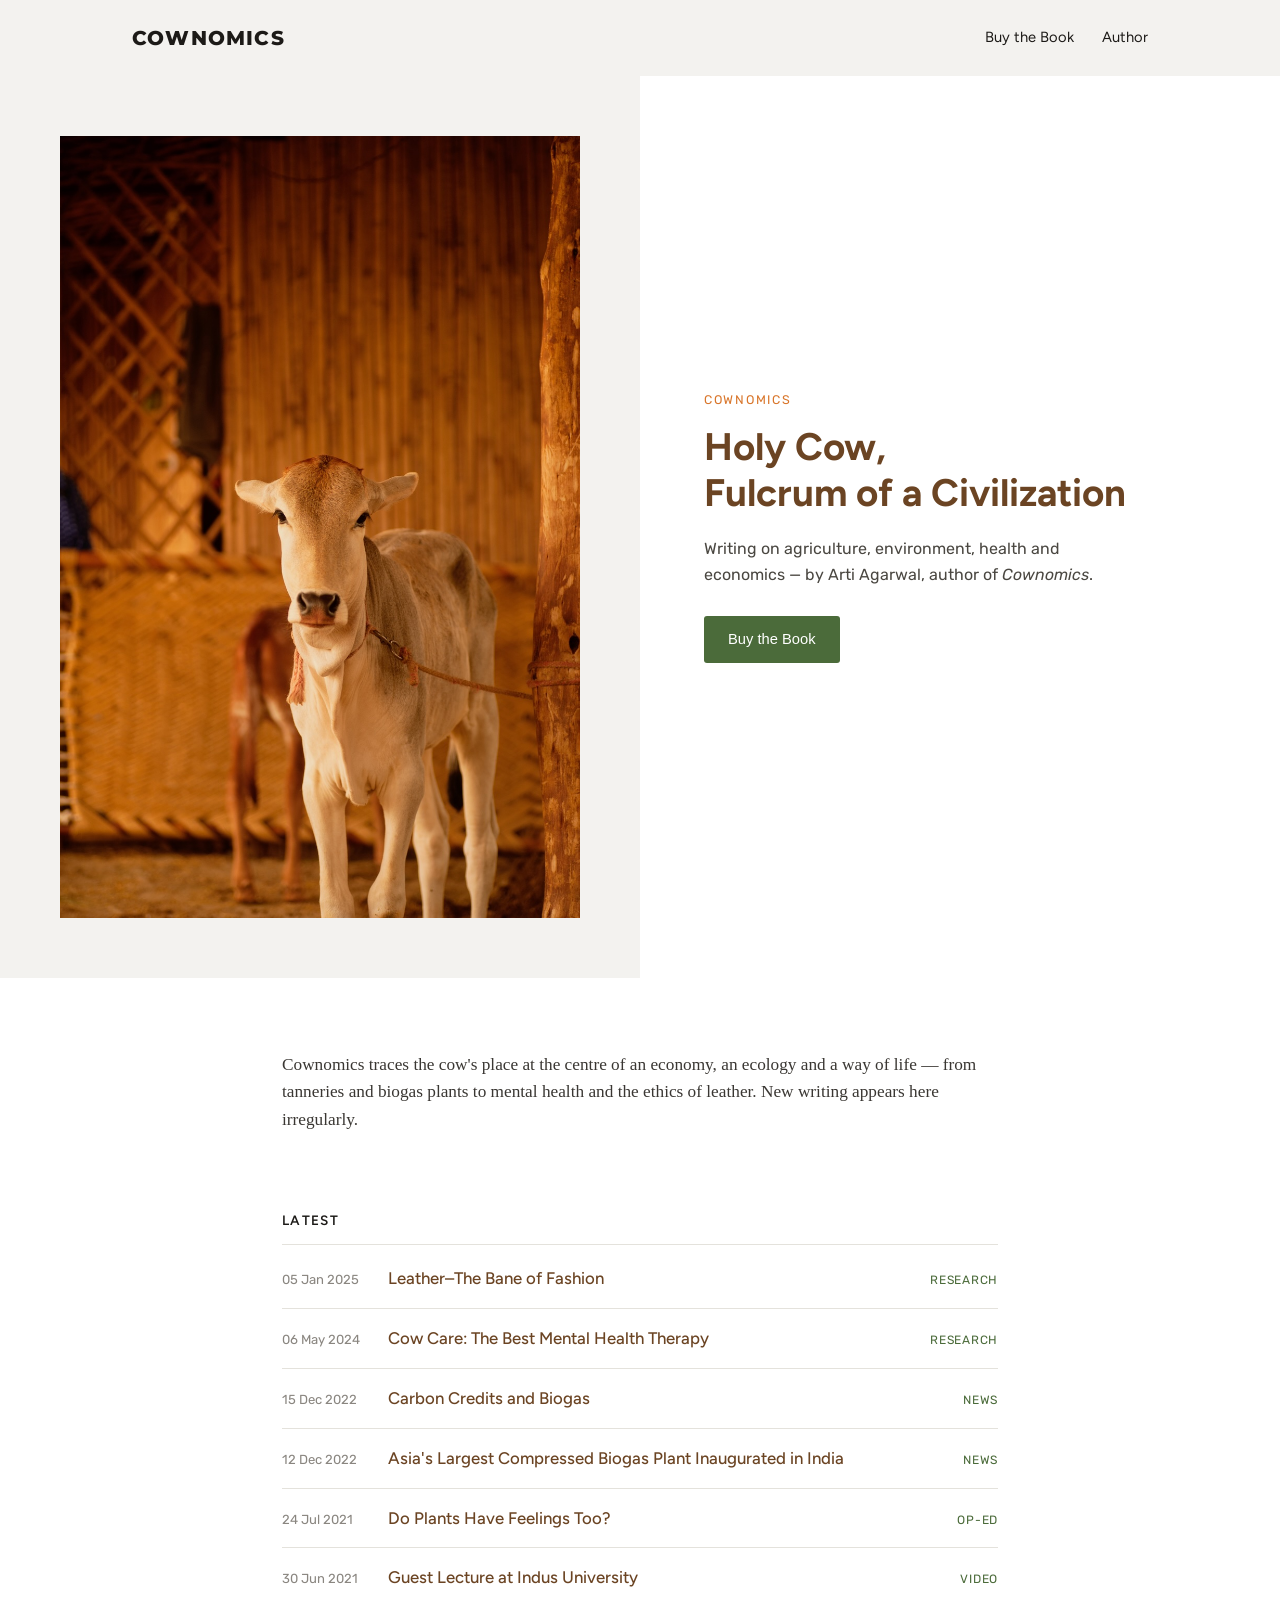
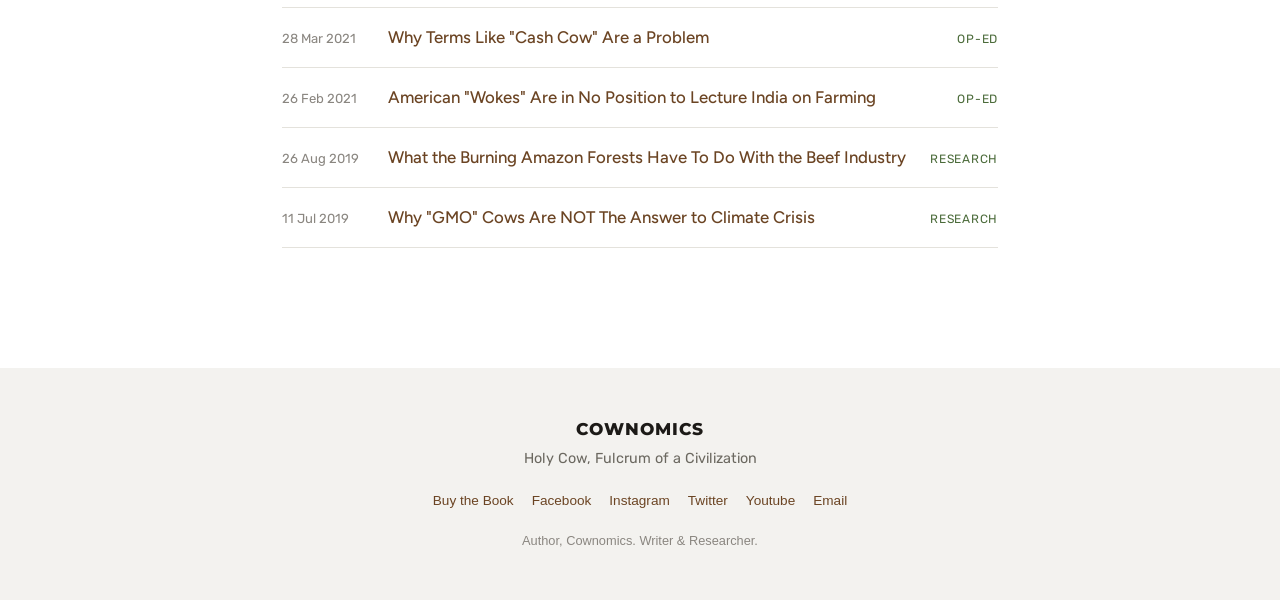
==== commit cf757c1d: "Update index.html" ====
--- a/index.html
+++ b/index.html
@@ -33,11 +33,8 @@
   <div class="header-inner">
     <a href="/" class="logo">Cownomics</a>
     <nav class="main-nav">
-      <a href="/tag/agriculture.html">Agriculture</a>
-      <a href="/tag/environment.html">Environment</a>
-      <a href="/tag/health.html">Health</a>
-      <a href="/tag/economics.html">Economics</a>
-      <a href="https://gravatar.com/parantapah">Author</a>
+      <a href="/buy.html">Buy the Book</a>
+      <a href="https://agarwalarti.github.io">Author</a>
     </nav>
   </div>
 </header>
